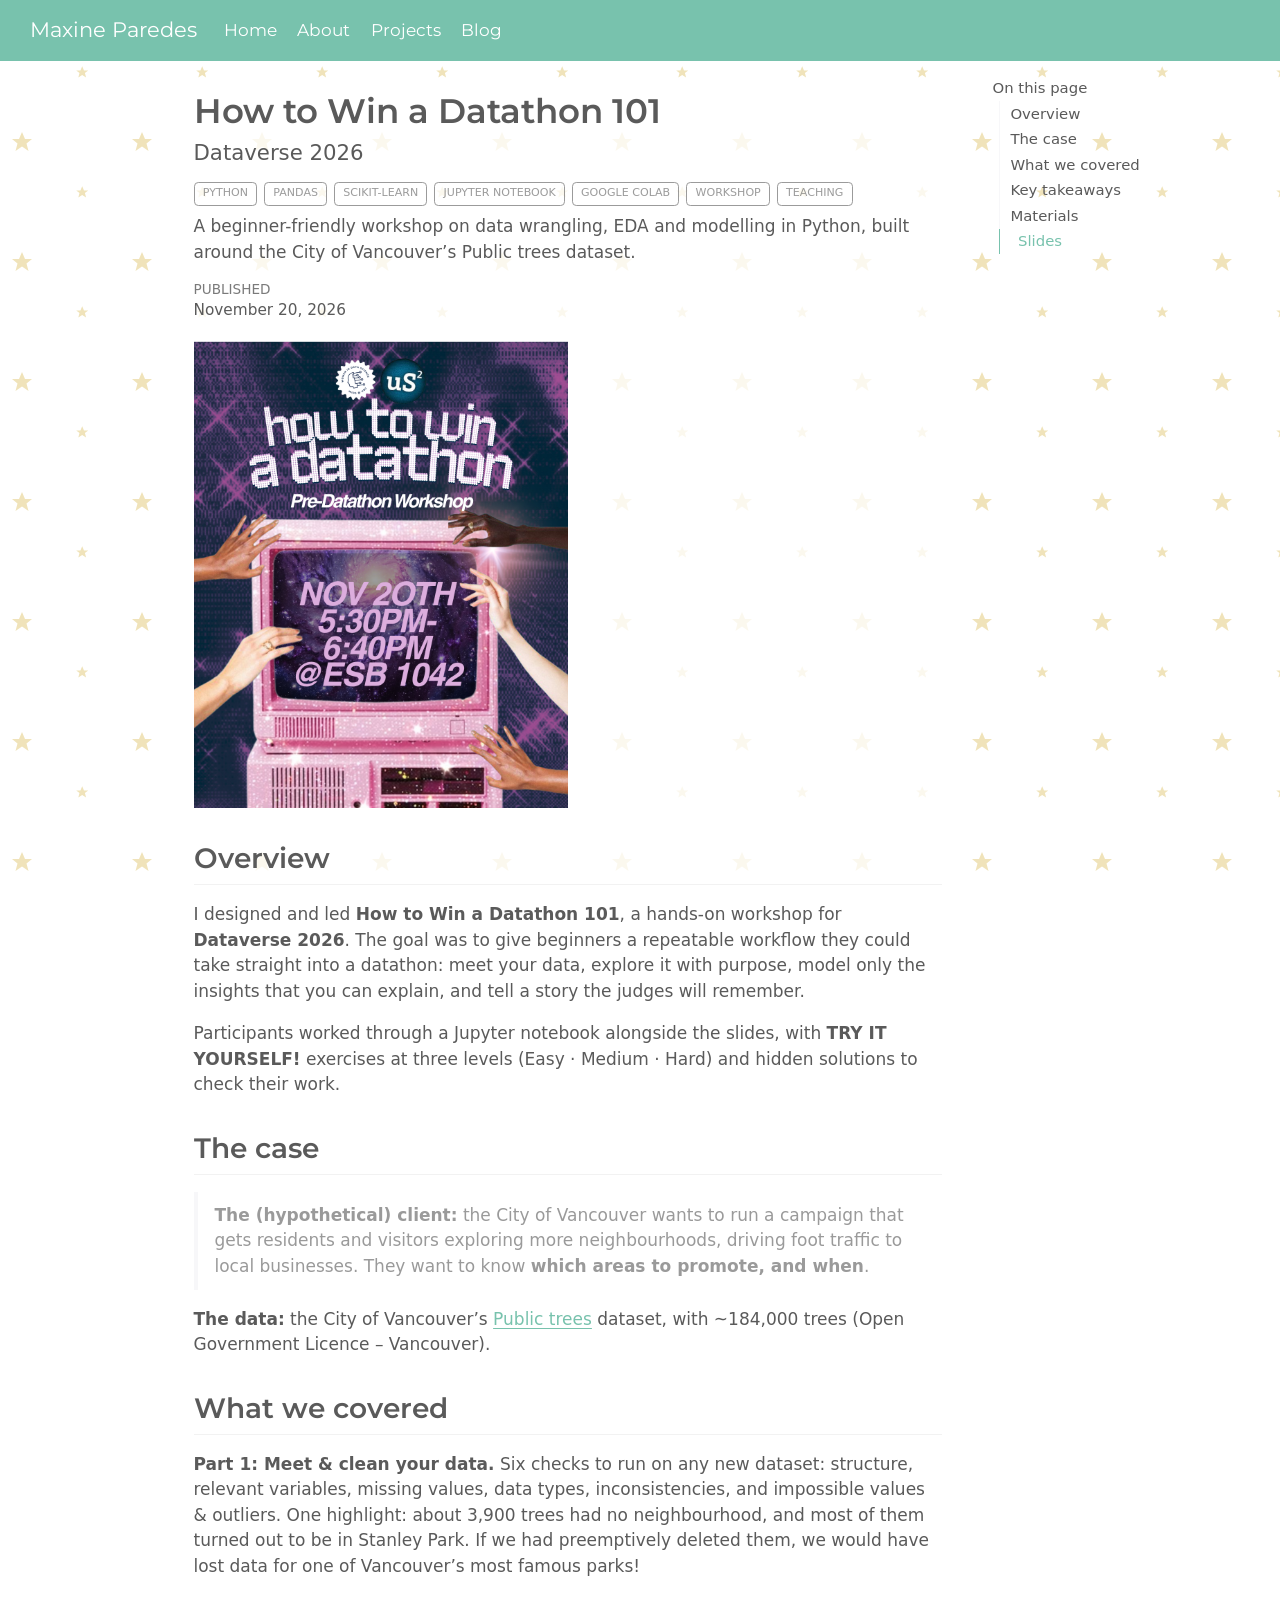
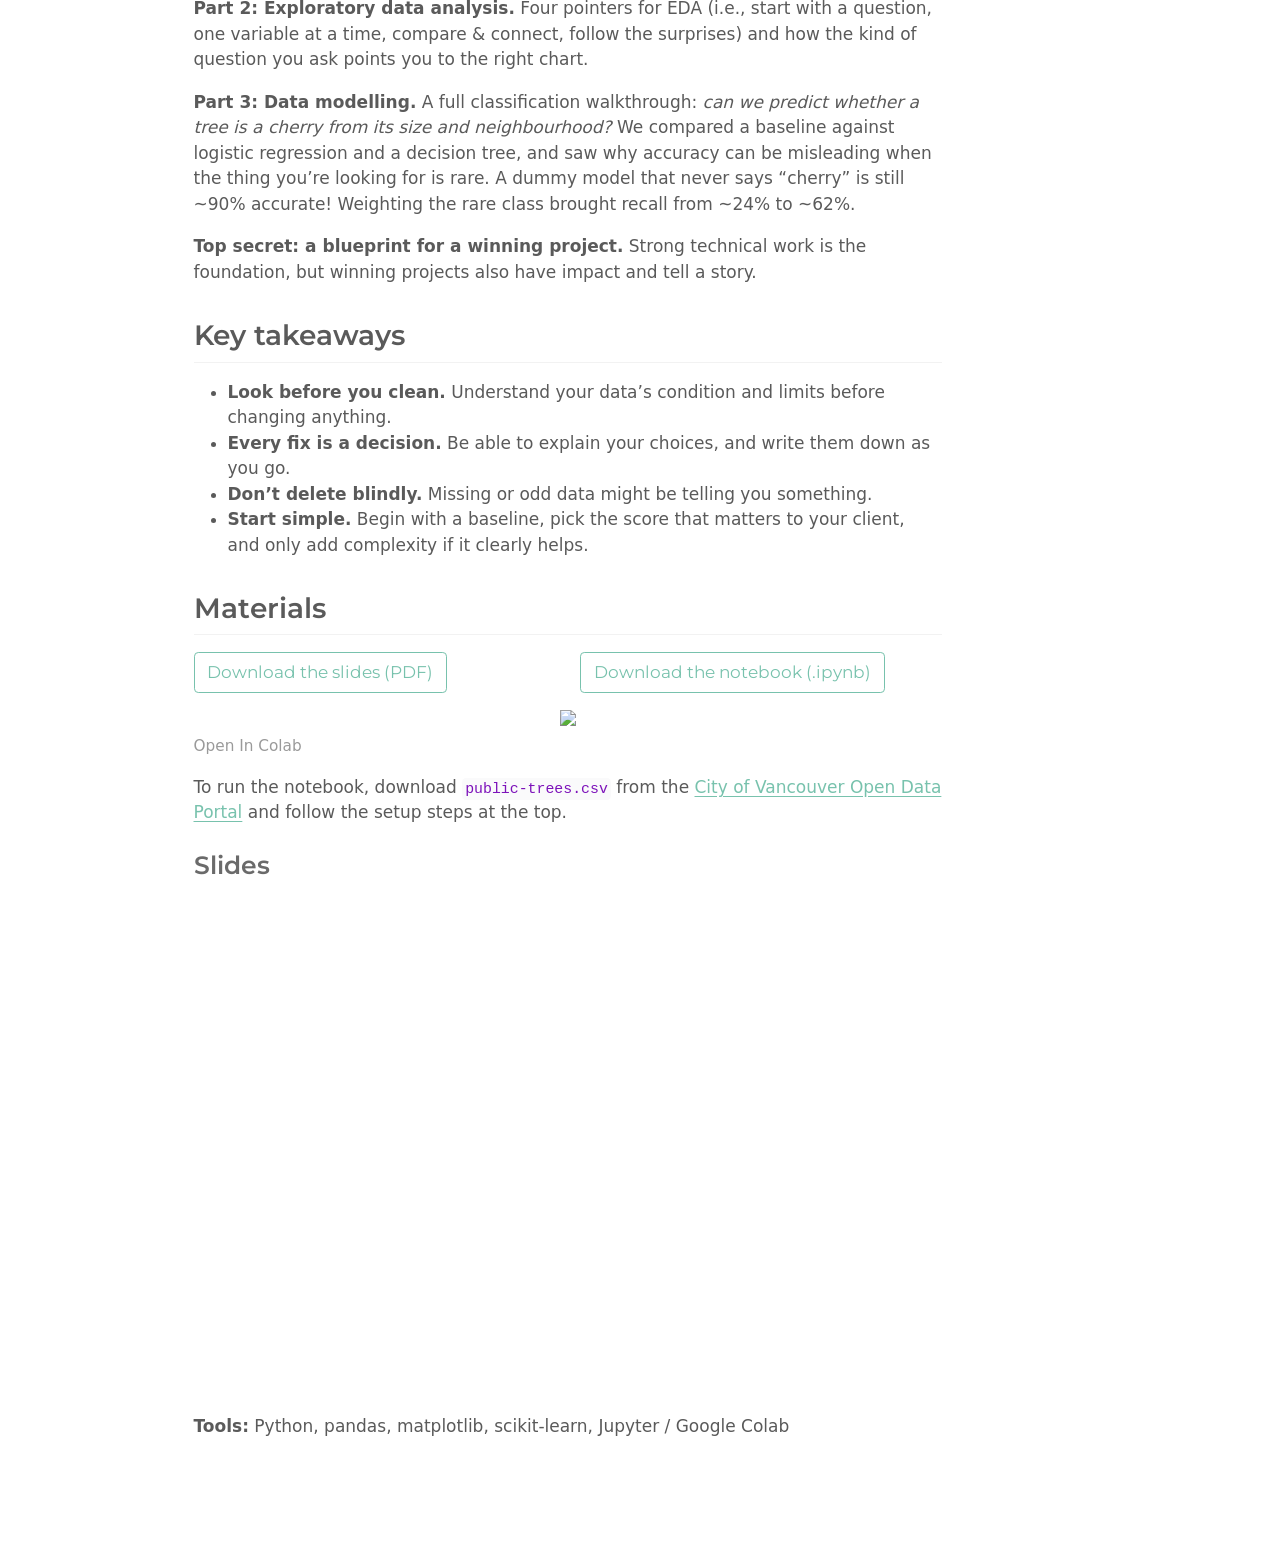
==== docs/personal-projects/dataverse-2026/index.html @ 081b907e "added and formatted dataverse content" ====
<!DOCTYPE html>
<html xmlns="http://www.w3.org/1999/xhtml" lang="en" xml:lang="en"><head>

<meta charset="utf-8">
<meta name="generator" content="quarto-1.10.18">

<meta name="viewport" content="width=device-width, initial-scale=1.0, user-scalable=yes">

<meta name="dcterms.date" content="2026-11-20">
<meta name="description" content="A beginner-friendly workshop on data wrangling, EDA and modelling in Python, built around the City of Vancouver’s Public trees dataset.">

<title>How to Win a Datathon 101 – Maxine Paredes</title>
<style>
/* Default styles provided by pandoc.
** See https://pandoc.org/MANUAL.html#variables-for-html for config info.
*/
span.smallcaps{font-variant: small-caps;}
div.columns{display: flex; gap: 1.5em;}
div.column{flex: auto;}
@media screen {
div.columns{gap: min(4vw, 1.5em);}
div.column{overflow-x: auto;}
}
div.hanging-indent{margin-left: 1.5em; text-indent: -1.5em;}
ul.task-list{list-style: none;}
ul.task-list li input[type="checkbox"] {
  width: 0.8em;
  margin: 0 0.8em 0.2em -1em; /* quarto-specific, see https://github.com/quarto-dev/quarto-cli/issues/4556 */ 
  vertical-align: middle;
}
</style>


<script src="../../site_libs/quarto-nav/quarto-nav.js"></script>
<script src="../../site_libs/quarto-nav/headroom.min.js"></script>
<script src="../../site_libs/clipboard/clipboard.min.js"></script>
<script src="../../site_libs/quarto-html/quarto.js" type="module"></script>
<script src="../../site_libs/quarto-html/tabsets/tabsets.js" type="module"></script>
<script src="../../site_libs/quarto-html/popper.min.js"></script>
<script src="../../site_libs/quarto-html/tippy.umd.min.js"></script>
<script src="../../site_libs/quarto-html/anchor.min.js"></script>
<link href="../../site_libs/quarto-html/tippy.css" rel="stylesheet">
<link href="../../site_libs/quarto-html/quarto-syntax-highlighting-64a204ab8560d761af7679ceaba22944.css" rel="stylesheet" id="quarto-text-highlighting-styles">
<script src="../../site_libs/bootstrap/bootstrap.min.js"></script>
<link href="../../site_libs/bootstrap/bootstrap-icons.css" rel="stylesheet">
<link href="../../site_libs/bootstrap/bootstrap-496a71ca20b0deb91189619ea2a1a39c.min.css" rel="stylesheet" append-hash="true" id="quarto-bootstrap" data-mode="light">
<script id="quarto-search-options" type="application/json">{
  "language": {
    "search-no-results-text": "No results",
    "search-matching-documents-text": "matching documents",
    "search-copy-link-title": "Copy link to search",
    "search-hide-matches-text": "Hide additional matches",
    "search-more-match-text": "more match in this document",
    "search-more-matches-text": "more matches in this document",
    "search-clear-button-title": "Clear",
    "search-text-placeholder": "",
    "search-detached-cancel-button-title": "Cancel",
    "search-submit-button-title": "Submit",
    "search-label": "Search"
  }
}</script>


<link rel="stylesheet" href="../../styles.css">
</head>

<body class="nav-fixed quarto-light">

<div id="quarto-search-results"></div>
  <header id="quarto-header" class="headroom fixed-top">
    <nav class="navbar navbar-expand-lg " data-bs-theme="dark">
      <div class="navbar-container container-fluid">
      <div class="navbar-brand-container mx-auto">
    <a class="navbar-brand" href="../../index.html">
    <span class="navbar-title">Maxine Paredes</span>
    </a>
  </div>
          <button class="navbar-toggler" type="button" data-bs-toggle="collapse" data-bs-target="#navbarCollapse" aria-controls="navbarCollapse" role="menu" aria-expanded="false" aria-label="Toggle navigation" onclick="if (window.quartoToggleHeadroom) { window.quartoToggleHeadroom(); }">
  <span class="navbar-toggler-icon"></span>
</button>
          <div class="collapse navbar-collapse" id="navbarCollapse">
            <ul class="navbar-nav navbar-nav-scroll me-auto">
  <li class="nav-item">
    <a class="nav-link" href="../../index.html"> 
<span class="menu-text">Home</span></a>
  </li>  
  <li class="nav-item">
    <a class="nav-link" href="../../about.html"> 
<span class="menu-text">About</span></a>
  </li>  
  <li class="nav-item">
    <a class="nav-link" href="../../projects.html"> 
<span class="menu-text">Projects</span></a>
  </li>  
  <li class="nav-item">
    <a class="nav-link" href="../../blog.html"> 
<span class="menu-text">Blog</span></a>
  </li>  
</ul>
          </div> <!-- /navcollapse -->
            <div class="quarto-navbar-tools">
</div>
      </div> <!-- /container-fluid -->
    </nav>
</header>
<!-- content -->
<div id="quarto-content" class="quarto-container page-columns page-rows-contents page-layout-article page-navbar">
<!-- sidebar -->
<!-- margin-sidebar -->
    <div id="quarto-margin-sidebar" class="sidebar margin-sidebar">
        <nav id="TOC" role="doc-toc" class="toc-active">
    <h2 id="toc-title">On this page</h2>
   
  <ul>
  <li><a href="#overview" id="toc-overview" class="nav-link active" data-scroll-target="#overview">Overview</a></li>
  <li><a href="#the-case" id="toc-the-case" class="nav-link" data-scroll-target="#the-case">The case</a></li>
  <li><a href="#what-we-covered" id="toc-what-we-covered" class="nav-link" data-scroll-target="#what-we-covered">What we covered</a></li>
  <li><a href="#key-takeaways" id="toc-key-takeaways" class="nav-link" data-scroll-target="#key-takeaways">Key takeaways</a></li>
  <li><a href="#materials" id="toc-materials" class="nav-link" data-scroll-target="#materials">Materials</a>
  <ul class="collapse">
  <li><a href="#slides" id="toc-slides" class="nav-link" data-scroll-target="#slides">Slides</a></li>
  </ul></li>
  </ul>
</nav>
    </div>
<!-- main -->
<main class="content" id="quarto-document-content">

<header id="title-block-header" class="quarto-title-block default">
<div class="quarto-title">
<h1 class="title">How to Win a Datathon 101</h1>
<p class="subtitle lead">Dataverse 2026</p>
  <div class="quarto-categories">
    <div class="quarto-category">Python</div>
    <div class="quarto-category">pandas</div>
    <div class="quarto-category">scikit-learn</div>
    <div class="quarto-category">Jupyter Notebook</div>
    <div class="quarto-category">Google Colab</div>
    <div class="quarto-category">Workshop</div>
    <div class="quarto-category">Teaching</div>
  </div>
  </div>

<div>
  <div class="description">
    A beginner-friendly workshop on data wrangling, EDA and modelling in Python, built around the City of Vancouver’s Public trees dataset.
  </div>
</div>


<div class="quarto-title-meta">

    
    <div>
    <div class="quarto-title-meta-heading">Published</div>
    <div class="quarto-title-meta-contents">
      <p class="date">November 20, 2026</p>
    </div>
  </div>
  
    
  </div>
  


</header>


<p><img src="dataverse-workshop.png" class="img-fluid" style="width:50.0%"></p>
<section id="overview" class="level2">
<h2 class="anchored" data-anchor-id="overview">Overview</h2>
<p>I designed and led <strong>How to Win a Datathon 101</strong>, a hands-on workshop for <strong>Dataverse 2026</strong>. The goal was to give beginners a repeatable workflow they could take straight into a datathon: meet your data, explore it with purpose, model only the insights that you can explain, and tell a story the judges will remember.</p>
<p>Participants worked through a Jupyter notebook alongside the slides, with <strong>TRY IT YOURSELF!</strong> exercises at three levels (Easy · Medium · Hard) and hidden solutions to check their work.</p>
</section>
<section id="the-case" class="level2">
<h2 class="anchored" data-anchor-id="the-case">The case</h2>
<blockquote class="blockquote">
<p><strong>The (hypothetical) client:</strong> the City of Vancouver wants to run a campaign that gets residents and visitors exploring more neighbourhoods, driving foot traffic to local businesses. They want to know <strong>which areas to promote, and when</strong>.</p>
</blockquote>
<p><strong>The data:</strong> the City of Vancouver’s <a href="https://opendata.vancouver.ca/explore/assets/public-trees/export/">Public trees</a> dataset, with ~184,000 trees (Open Government Licence – Vancouver).</p>
</section>
<section id="what-we-covered" class="level2">
<h2 class="anchored" data-anchor-id="what-we-covered">What we covered</h2>
<p><strong>Part 1: Meet &amp; clean your data.</strong> Six checks to run on any new dataset: structure, relevant variables, missing values, data types, inconsistencies, and impossible values &amp; outliers. One highlight: about 3,900 trees had no neighbourhood, and most of them turned out to be in Stanley Park. If we had preemptively deleted them, we would have lost data for one of Vancouver’s most famous parks!</p>
<p><strong>Part 2: Exploratory data analysis.</strong> Four pointers for EDA (i.e., start with a question, one variable at a time, compare &amp; connect, follow the surprises) and how the kind of question you ask points you to the right chart.</p>
<p><strong>Part 3: Data modelling.</strong> A full classification walkthrough: <em>can we predict whether a tree is a cherry from its size and neighbourhood?</em> We compared a baseline against logistic regression and a decision tree, and saw why accuracy can be misleading when the thing you’re looking for is rare. A dummy model that never says “cherry” is still ~90% accurate! Weighting the rare class brought recall from ~24% to ~62%.</p>
<p><strong>Top secret: a blueprint for a winning project.</strong> Strong technical work is the foundation, but winning projects also have impact and tell a story.</p>
</section>
<section id="key-takeaways" class="level2">
<h2 class="anchored" data-anchor-id="key-takeaways">Key takeaways</h2>
<ul>
<li><strong>Look before you clean.</strong> Understand your data’s condition and limits before changing anything.</li>
<li><strong>Every fix is a decision.</strong> Be able to explain your choices, and write them down as you go.</li>
<li><strong>Don’t delete blindly.</strong> Missing or odd data might be telling you something.</li>
<li><strong>Start simple.</strong> Begin with a baseline, pick the score that matters to your client, and only add complexity if it clearly helps.</li>
</ul>
</section>
<section id="materials" class="level2">
<h2 class="anchored" data-anchor-id="materials">Materials</h2>
<div class="grid">
<div class="g-col-12 g-col-md-6">
<p><a href="slides.pdf" class="btn btn-outline-primary" role="button">Download the slides (PDF)</a></p>
</div>
<div class="g-col-12 g-col-md-6">
<p><a href="../../personal-projects/dataverse-2026/dataverse_2026_PARTICIPANT.html" class="btn btn-outline-primary" role="button" download="dataverse_2026_PARTICIPANT.ipynb">Download the notebook (.ipynb)</a></p>
</div>
</div>
<div class="quarto-figure quarto-figure-center">
<figure class="figure">
<p><a href="https://colab.research.google.com/github/maxineparedes/maxineparedes.github.io/blob/main/projects/dataverse-workshop/dataverse_2026_PARTICIPANT.ipynb"><img src="https://colab.research.google.com/assets/colab-badge.svg" class="img-fluid figure-img"></a></p>
<figcaption>Open In Colab</figcaption>
</figure>
</div>
<p>To run the notebook, download <code>public-trees.csv</code> from the <a href="https://opendata.vancouver.ca/explore/assets/public-trees/export/">City of Vancouver Open Data Portal</a> and follow the setup steps at the top.</p>
<section id="slides" class="level3">
<h3 class="anchored" data-anchor-id="slides">Slides</h3>
<iframe src="slides.pdf" width="100%" height="500" style="border: none;" title="How to Win a Datathon 101 slides">
</iframe>
<p><strong>Tools:</strong> Python, pandas, matplotlib, scikit-learn, Jupyter / Google Colab</p>


</section>
</section>

</main> <!-- /main -->
<script id="quarto-html-after-body" type="application/javascript">
  window.document.addEventListener("DOMContentLoaded", function (event) {
    const icon = "";
    const anchorJS = new window.AnchorJS();
    anchorJS.options = {
      placement: 'right',
      icon: icon
    };
    anchorJS.add('.anchored');
    const isCodeAnnotation = (el) => {
      for (const clz of el.classList) {
        if (clz.startsWith('code-annotation-')) {                     
          return true;
        }
      }
      return false;
    }
    const onCopySuccess = function(e) {
      // button target
      const button = e.trigger;
      // don't keep focus
      button.blur();
      // flash "checked"
      button.classList.add('code-copy-button-checked');
      var currentTitle = button.getAttribute("title");
      button.setAttribute("title", "Copied!");
      let tooltip;
      if (window.bootstrap) {
        button.setAttribute("data-bs-toggle", "tooltip");
        button.setAttribute("data-bs-placement", "left");
        button.setAttribute("data-bs-title", "Copied!");
        tooltip = new bootstrap.Tooltip(button, 
          { trigger: "manual", 
            customClass: "code-copy-button-tooltip",
            offset: [0, -8]});
        tooltip.show();    
      }
      setTimeout(function() {
        if (tooltip) {
          tooltip.hide();
          button.removeAttribute("data-bs-title");
          button.removeAttribute("data-bs-toggle");
          button.removeAttribute("data-bs-placement");
        }
        button.setAttribute("title", currentTitle);
        button.classList.remove('code-copy-button-checked');
      }, 1000);
      // clear code selection
      e.clearSelection();
    }
    const getTextToCopy = function(trigger) {
      const outerScaffold = trigger.parentElement.cloneNode(true);
      const codeEl = outerScaffold.querySelector('code');
      for (const childEl of codeEl.children) {
        if (isCodeAnnotation(childEl)) {
          childEl.remove();
        }
      }
      return codeEl.innerText;
    }
    const clipboard = new window.ClipboardJS('.code-copy-button:not([data-in-quarto-modal])', {
      text: getTextToCopy
    });
    clipboard.on('success', onCopySuccess);
    if (window.document.getElementById('quarto-embedded-source-code-modal')) {
      const clipboardModal = new window.ClipboardJS('.code-copy-button[data-in-quarto-modal]', {
        text: getTextToCopy,
        container: window.document.getElementById('quarto-embedded-source-code-modal')
      });
      clipboardModal.on('success', onCopySuccess);
    }
      var localhostRegex = new RegExp(/^(?:http|https):\/\/localhost\:?[0-9]*\//);
      var mailtoRegex = new RegExp(/^mailto:/);
        var filterRegex = new RegExp('/' + window.location.host + '/');
      var isInternal = (href) => {
          return filterRegex.test(href) || localhostRegex.test(href) || mailtoRegex.test(href);
      }
      // Inspect non-navigation links and adorn them if external
     var links = window.document.querySelectorAll('a[href]:not(.nav-link):not(.navbar-brand):not(.toc-action):not(.sidebar-link):not(.sidebar-item-toggle):not(.pagination-link):not(.no-external):not([aria-hidden]):not(.dropdown-item):not(.quarto-navigation-tool):not(.about-link)');
      for (var i=0; i<links.length; i++) {
        const link = links[i];
        if (!isInternal(link.href)) {
          // undo the damage that might have been done by quarto-nav.js in the case of
          // links that we want to consider external
          if (link.dataset.originalHref !== undefined) {
            link.href = link.dataset.originalHref;
          }
        }
      }
    function tippyHover(el, contentFn, onTriggerFn, onUntriggerFn) {
      const config = {
        allowHTML: true,
        maxWidth: 500,
        delay: 100,
        arrow: false,
        appendTo: function(el) {
            return el.parentElement;
        },
        interactive: true,
        interactiveBorder: 10,
        theme: 'quarto',
        placement: 'bottom-start',
      };
      if (contentFn) {
        config.content = contentFn;
      }
      if (onTriggerFn) {
        config.onTrigger = onTriggerFn;
      }
      if (onUntriggerFn) {
        config.onUntrigger = onUntriggerFn;
      }
      window.tippy(el, config); 
    }
    const noterefs = window.document.querySelectorAll('a[role="doc-noteref"]');
    for (var i=0; i<noterefs.length; i++) {
      const ref = noterefs[i];
      tippyHover(ref, function() {
        // use id or data attribute instead here
        let href = ref.getAttribute('data-footnote-href') || ref.getAttribute('href');
        try { href = new URL(href).hash; } catch {}
        const id = href.replace(/^#\/?/, "");
        const note = window.document.getElementById(id);
        if (note) {
          return note.innerHTML;
        } else {
          return "";
        }
      });
    }
    const xrefs = window.document.querySelectorAll('a.quarto-xref');
    const processXRef = (id, note) => {
      // Strip column container classes
      const stripColumnClz = (el) => {
        el.classList.remove("page-full", "page-columns");
        if (el.children) {
          for (const child of el.children) {
            stripColumnClz(child);
          }
        }
      }
      stripColumnClz(note)
      if (id === null || id.startsWith('sec-')) {
        // Special case sections, only their first couple elements
        const container = document.createElement("div");
        if (note.children && note.children.length > 2) {
          container.appendChild(note.children[0].cloneNode(true));
          for (let i = 1; i < note.children.length; i++) {
            const child = note.children[i];
            if (child.tagName === "P" && child.innerText === "") {
              continue;
            } else {
              container.appendChild(child.cloneNode(true));
              break;
            }
          }
          if (window.Quarto?.typesetMath) {
            window.Quarto.typesetMath(container);
          }
          return container.innerHTML
        } else {
          if (window.Quarto?.typesetMath) {
            window.Quarto.typesetMath(note);
          }
          return note.innerHTML;
        }
      } else {
        // Remove any anchor links if they are present
        const anchorLink = note.querySelector('a.anchorjs-link');
        if (anchorLink) {
          anchorLink.remove();
        }
        if (window.Quarto?.typesetMath) {
          window.Quarto.typesetMath(note);
        }
        if (note.classList.contains("callout")) {
          return note.outerHTML;
        } else {
          return note.innerHTML;
        }
      }
    }
    for (var i=0; i<xrefs.length; i++) {
      const xref = xrefs[i];
      tippyHover(xref, undefined, function(instance) {
        instance.disable();
        let url = xref.getAttribute('href');
        let hash = undefined; 
        if (url.startsWith('#')) {
          hash = url;
        } else {
          try { hash = new URL(url).hash; } catch {}
        }
        if (hash) {
          const id = hash.replace(/^#\/?/, "");
          const note = window.document.getElementById(id);
          if (note !== null) {
            try {
              const html = processXRef(id, note.cloneNode(true));
              instance.setContent(html);
            } finally {
              instance.enable();
              instance.show();
            }
          } else {
            // See if we can fetch this
            fetch(url.split('#')[0])
            .then(res => res.text())
            .then(html => {
              const parser = new DOMParser();
              const htmlDoc = parser.parseFromString(html, "text/html");
              const note = htmlDoc.getElementById(id);
              if (note !== null) {
                const html = processXRef(id, note);
                instance.setContent(html);
              } 
            }).finally(() => {
              instance.enable();
              instance.show();
            });
          }
        } else {
          // See if we can fetch a full url (with no hash to target)
          // This is a special case and we should probably do some content thinning / targeting
          fetch(url)
          .then(res => res.text())
          .then(html => {
            const parser = new DOMParser();
            const htmlDoc = parser.parseFromString(html, "text/html");
            const note = htmlDoc.querySelector('main.content');
            if (note !== null) {
              // This should only happen for chapter cross references
              // (since there is no id in the URL)
              // remove the first header
              if (note.children.length > 0 && note.children[0].tagName === "HEADER") {
                note.children[0].remove();
              }
              const html = processXRef(null, note);
              instance.setContent(html);
            } 
          }).finally(() => {
            instance.enable();
            instance.show();
          });
        }
      }, function(instance) {
      });
    }
        let selectedAnnoteEl;
        const selectorForAnnotation = ( cell, annotation) => {
          let cellAttr = 'data-code-cell="' + cell + '"';
          let lineAttr = 'data-code-annotation="' +  annotation + '"';
          const selector = 'span[' + cellAttr + '][' + lineAttr + ']';
          return selector;
        }
        const selectCodeLines = (annoteEl) => {
          const doc = window.document;
          const targetCell = annoteEl.getAttribute("data-target-cell");
          const targetAnnotation = annoteEl.getAttribute("data-target-annotation");
          const annoteSpan = window.document.querySelector(selectorForAnnotation(targetCell, targetAnnotation));
          const lines = annoteSpan.getAttribute("data-code-lines").split(",");
          const lineIds = lines.map((line) => {
            return targetCell + "-" + line;
          })
          let top = null;
          let height = null;
          let parent = null;
          if (lineIds.length > 0) {
              //compute the position of the single el (top and bottom and make a div)
              const el = window.document.getElementById(lineIds[0]);
              top = el.offsetTop;
              height = el.offsetHeight;
              parent = el.parentElement.parentElement;
            if (lineIds.length > 1) {
              const lastEl = window.document.getElementById(lineIds[lineIds.length - 1]);
              const bottom = lastEl.offsetTop + lastEl.offsetHeight;
              height = bottom - top;
            }
            if (top !== null && height !== null && parent !== null) {
              // cook up a div (if necessary) and position it 
              let div = window.document.getElementById("code-annotation-line-highlight");
              if (div === null) {
                div = window.document.createElement("div");
                div.setAttribute("id", "code-annotation-line-highlight");
                div.style.position = 'absolute';
                parent.appendChild(div);
              }
              div.style.top = top - 2 + "px";
              div.style.height = height + 4 + "px";
              div.style.left = 0;
              let gutterDiv = window.document.getElementById("code-annotation-line-highlight-gutter");
              if (gutterDiv === null) {
                gutterDiv = window.document.createElement("div");
                gutterDiv.setAttribute("id", "code-annotation-line-highlight-gutter");
                gutterDiv.style.position = 'absolute';
                const codeCell = window.document.getElementById(targetCell);
                const gutter = codeCell.querySelector('.code-annotation-gutter');
                gutter.appendChild(gutterDiv);
              }
              gutterDiv.style.top = top - 2 + "px";
              gutterDiv.style.height = height + 4 + "px";
            }
            selectedAnnoteEl = annoteEl;
          }
        };
        const unselectCodeLines = () => {
          const elementsIds = ["code-annotation-line-highlight", "code-annotation-line-highlight-gutter"];
          elementsIds.forEach((elId) => {
            const div = window.document.getElementById(elId);
            if (div) {
              div.remove();
            }
          });
          selectedAnnoteEl = undefined;
        };
          // Handle positioning of the toggle
      window.addEventListener(
        "resize",
        throttle(() => {
          elRect = undefined;
          if (selectedAnnoteEl) {
            selectCodeLines(selectedAnnoteEl);
          }
        }, 10)
      );
      function throttle(fn, ms) {
      let throttle = false;
      let timer;
        return (...args) => {
          if(!throttle) { // first call gets through
              fn.apply(this, args);
              throttle = true;
          } else { // all the others get throttled
              if(timer) clearTimeout(timer); // cancel #2
              timer = setTimeout(() => {
                fn.apply(this, args);
                timer = throttle = false;
              }, ms);
          }
        };
      }
        // Attach click handler to the DT
        const annoteDls = window.document.querySelectorAll('dt[data-target-cell]');
        for (const annoteDlNode of annoteDls) {
          annoteDlNode.addEventListener('click', (event) => {
            const clickedEl = event.target;
            if (clickedEl !== selectedAnnoteEl) {
              unselectCodeLines();
              const activeEl = window.document.querySelector('dt[data-target-cell].code-annotation-active');
              if (activeEl) {
                activeEl.classList.remove('code-annotation-active');
              }
              selectCodeLines(clickedEl);
              clickedEl.classList.add('code-annotation-active');
            } else {
              // Unselect the line
              unselectCodeLines();
              clickedEl.classList.remove('code-annotation-active');
            }
          });
        }
    const findCites = (el) => {
      const parentEl = el.parentElement;
      if (parentEl) {
        const cites = parentEl.dataset.cites;
        if (cites) {
          return {
            el,
            cites: cites.split(' ')
          };
        } else {
          return findCites(el.parentElement)
        }
      } else {
        return undefined;
      }
    };
    var bibliorefs = window.document.querySelectorAll('a[role="doc-biblioref"]');
    for (var i=0; i<bibliorefs.length; i++) {
      const ref = bibliorefs[i];
      const citeInfo = findCites(ref);
      if (citeInfo) {
        tippyHover(citeInfo.el, function() {
          var popup = window.document.createElement('div');
          citeInfo.cites.forEach(function(cite) {
            var citeDiv = window.document.createElement('div');
            citeDiv.classList.add('hanging-indent');
            citeDiv.classList.add('csl-entry');
            var biblioDiv = window.document.getElementById('ref-' + cite);
            if (biblioDiv) {
              citeDiv.innerHTML = biblioDiv.innerHTML;
            }
            popup.appendChild(citeDiv);
          });
          return popup.innerHTML;
        });
      }
    }
  });
  </script>
</div> <!-- /content -->




</body></html>
---- docs/site_libs/quarto-html/tippy.css ----
.tippy-box[data-animation=fade][data-state=hidden]{opacity:0}[data-tippy-root]{max-width:calc(100vw - 10px)}.tippy-box{position:relative;background-color:#333;color:#fff;border-radius:4px;font-size:14px;line-height:1.4;white-space:normal;outline:0;transition-property:transform,visibility,opacity}.tippy-box[data-placement^=top]>.tippy-arrow{bottom:0}.tippy-box[data-placement^=top]>.tippy-arrow:before{bottom:-7px;left:0;border-width:8px 8px 0;border-top-color:initial;transform-origin:center top}.tippy-box[data-placement^=bottom]>.tippy-arrow{top:0}.tippy-box[data-placement^=bottom]>.tippy-arrow:before{top:-7px;left:0;border-width:0 8px 8px;border-bottom-color:initial;transform-origin:center bottom}.tippy-box[data-placement^=left]>.tippy-arrow{right:0}.tippy-box[data-placement^=left]>.tippy-arrow:before{border-width:8px 0 8px 8px;border-left-color:initial;right:-7px;transform-origin:center left}.tippy-box[data-placement^=right]>.tippy-arrow{left:0}.tippy-box[data-placement^=right]>.tippy-arrow:before{left:-7px;border-width:8px 8px 8px 0;border-right-color:initial;transform-origin:center right}.tippy-box[data-inertia][data-state=visible]{transition-timing-function:cubic-bezier(.54,1.5,.38,1.11)}.tippy-arrow{width:16px;height:16px;color:#333}.tippy-arrow:before{content:"";position:absolute;border-color:transparent;border-style:solid}.tippy-content{position:relative;padding:5px 9px;z-index:1}
---- docs/site_libs/quarto-html/quarto-syntax-highlighting-64a204ab8560d761af7679ceaba22944.css ----
/* quarto syntax highlight colors */
:root {
  --quarto-hl-ot-color: #003B4F;
  --quarto-hl-at-color: #657422;
  --quarto-hl-ss-color: #20794D;
  --quarto-hl-an-color: #5E5E5E;
  --quarto-hl-fu-color: #4758AB;
  --quarto-hl-st-color: #20794D;
  --quarto-hl-cf-color: #003B4F;
  --quarto-hl-op-color: #5E5E5E;
  --quarto-hl-er-color: #AD0000;
  --quarto-hl-bn-color: #AD0000;
  --quarto-hl-al-color: #AD0000;
  --quarto-hl-va-color: #111111;
  --quarto-hl-bu-color: inherit;
  --quarto-hl-ex-color: inherit;
  --quarto-hl-pp-color: #AD0000;
  --quarto-hl-in-color: #5E5E5E;
  --quarto-hl-vs-color: #20794D;
  --quarto-hl-wa-color: #5E5E5E;
  --quarto-hl-do-color: #5E5E5E;
  --quarto-hl-im-color: #00769E;
  --quarto-hl-ch-color: #20794D;
  --quarto-hl-dt-color: #AD0000;
  --quarto-hl-fl-color: #AD0000;
  --quarto-hl-co-color: #5E5E5E;
  --quarto-hl-cv-color: #5E5E5E;
  --quarto-hl-cn-color: #8f5902;
  --quarto-hl-sc-color: #5E5E5E;
  --quarto-hl-dv-color: #AD0000;
  --quarto-hl-kw-color: #003B4F;
}

/* other quarto variables */
:root {
  --quarto-font-monospace: SFMono-Regular, Menlo, Monaco, Consolas, "Liberation Mono", "Courier New", monospace;
}

/* syntax highlight based on Pandoc's rules */
pre > code.sourceCode > span {
  color: #003B4F;
}

code.sourceCode > span {
  color: #003B4F;
}

div.sourceCode,
div.sourceCode pre.sourceCode {
  color: #003B4F;
}

/* Normal */
code span {
  color: #003B4F;
}

/* Alert */
code span.al {
  color: #AD0000;
  font-style: inherit;
}

/* Annotation */
code span.an {
  color: #5E5E5E;
  font-style: inherit;
}

/* Attribute */
code span.at {
  color: #657422;
  font-style: inherit;
}

/* BaseN */
code span.bn {
  color: #AD0000;
  font-style: inherit;
}

/* BuiltIn */
code span.bu {
  font-style: inherit;
}

/* ControlFlow */
code span.cf {
  color: #003B4F;
  font-weight: bold;
  font-style: inherit;
}

/* Char */
code span.ch {
  color: #20794D;
  font-style: inherit;
}

/* Constant */
code span.cn {
  color: #8f5902;
  font-style: inherit;
}

/* Comment */
code span.co {
  color: #5E5E5E;
  font-style: inherit;
}

/* CommentVar */
code span.cv {
  color: #5E5E5E;
  font-style: italic;
}

/* Documentation */
code span.do {
  color: #5E5E5E;
  font-style: italic;
}

/* DataType */
code span.dt {
  color: #AD0000;
  font-style: inherit;
}

/* DecVal */
code span.dv {
  color: #AD0000;
  font-style: inherit;
}

/* Error */
code span.er {
  color: #AD0000;
  font-style: inherit;
}

/* Extension */
code span.ex {
  font-style: inherit;
}

/* Float */
code span.fl {
  color: #AD0000;
  font-style: inherit;
}

/* Function */
code span.fu {
  color: #4758AB;
  font-style: inherit;
}

/* Import */
code span.im {
  color: #00769E;
  font-style: inherit;
}

/* Information */
code span.in {
  color: #5E5E5E;
  font-style: inherit;
}

/* Keyword */
code span.kw {
  color: #003B4F;
  font-weight: bold;
  font-style: inherit;
}

/* Operator */
code span.op {
  color: #5E5E5E;
  font-style: inherit;
}

/* Other */
code span.ot {
  color: #003B4F;
  font-style: inherit;
}

/* Preprocessor */
code span.pp {
  color: #AD0000;
  font-style: inherit;
}

/* SpecialChar */
code span.sc {
  color: #5E5E5E;
  font-style: inherit;
}

/* SpecialString */
code span.ss {
  color: #20794D;
  font-style: inherit;
}

/* String */
code span.st {
  color: #20794D;
  font-style: inherit;
}

/* Variable */
code span.va {
  color: #111111;
  font-style: inherit;
}

/* VerbatimString */
code span.vs {
  color: #20794D;
  font-style: inherit;
}

/* Warning */
code span.wa {
  color: #5E5E5E;
  font-style: italic;
}

.prevent-inlining {
  content: "</";
}

/*# sourceMappingURL=9d8d5bb603a83b8298b89080a598c93b.css.map */
---- docs/styles.css ----
/* css styles */

body {
  background-image: url("data:image/svg+xml,%3Csvg xmlns='http://www.w3.org/2000/svg' width='120' height='120'%3E%3Cg fill='%23D4AF37' opacity='0.35'%3E%3Cpolygon points='12,2 15,9 22,9 16.5,13.5 18.5,21 12,16.5 5.5,21 7.5,13.5 2,9 9,9' transform='translate(10,10)'/%3E%3Cpolygon points='12,2 15,9 22,9 16.5,13.5 18.5,21 12,16.5 5.5,21 7.5,13.5 2,9 9,9' transform='translate(75,65) scale(0.6)'/%3E%3C/g%3E%3C/svg%3E");
  background-repeat: repeat;
  background-attachment: fixed;
}

main.content {
  background-color: rgba(var(--bs-body-bg-rgb), 0.75);
  padding: 1rem 1.5rem;
  border-radius: 12px;
}
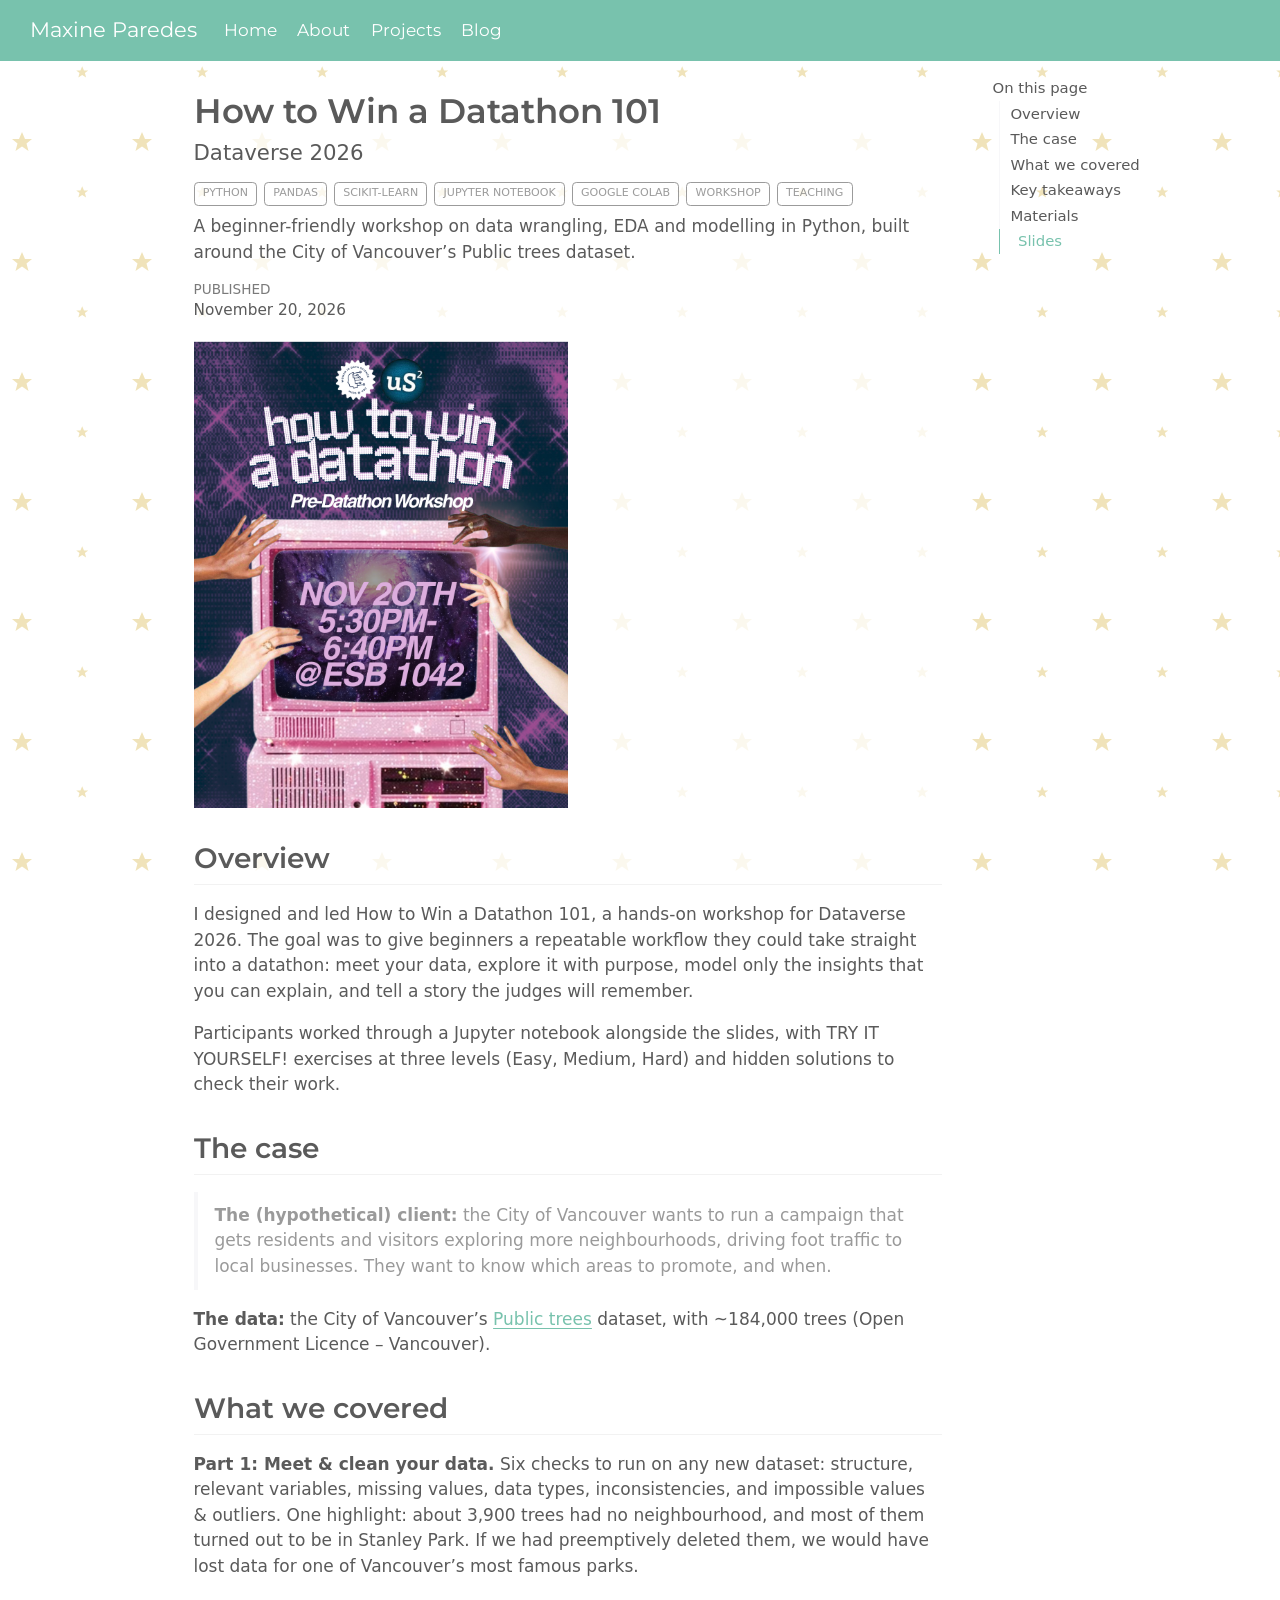
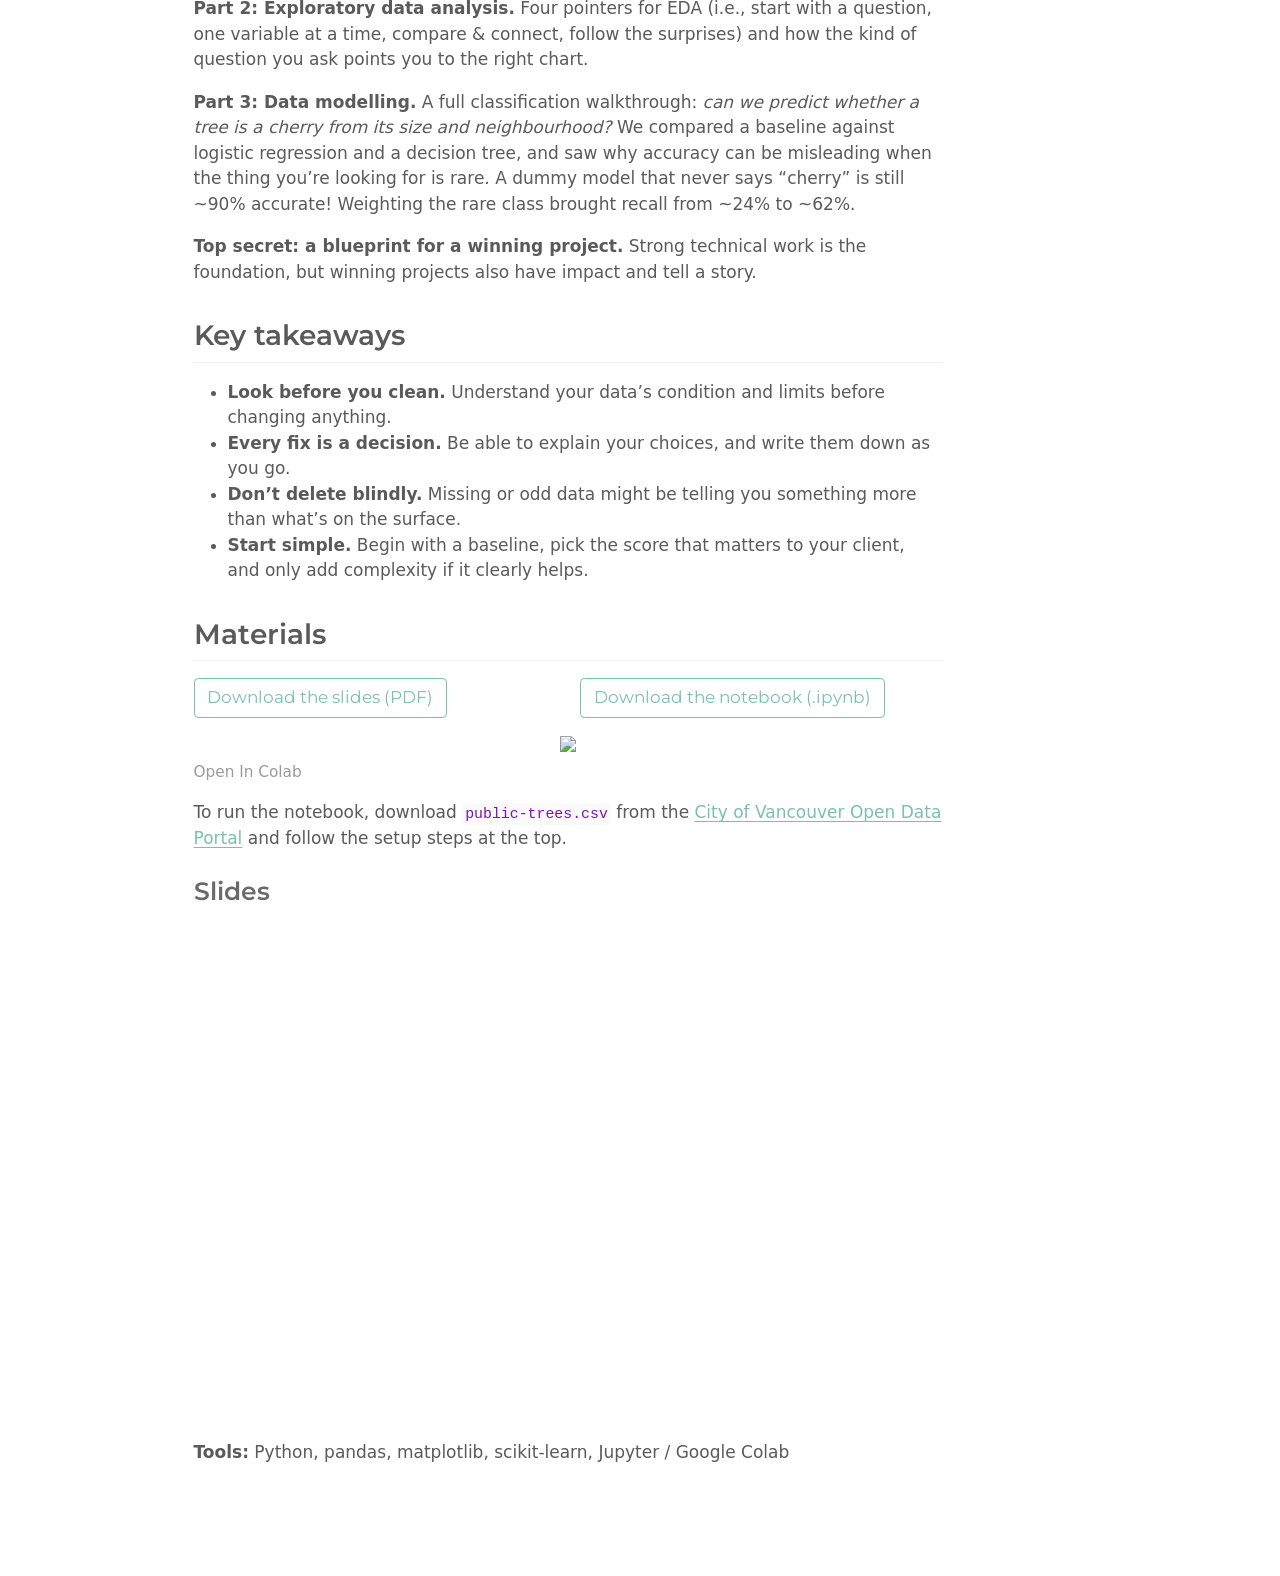
==== commit 5c7f216e: "fixed some wording" ====
--- a/docs/personal-projects/dataverse-2026/index.html
+++ b/docs/personal-projects/dataverse-2026/index.html
@@ -169,19 +169,19 @@
 <p><img src="dataverse-workshop.png" class="img-fluid" style="width:50.0%"></p>
 <section id="overview" class="level2">
 <h2 class="anchored" data-anchor-id="overview">Overview</h2>
-<p>I designed and led <strong>How to Win a Datathon 101</strong>, a hands-on workshop for <strong>Dataverse 2026</strong>. The goal was to give beginners a repeatable workflow they could take straight into a datathon: meet your data, explore it with purpose, model only the insights that you can explain, and tell a story the judges will remember.</p>
-<p>Participants worked through a Jupyter notebook alongside the slides, with <strong>TRY IT YOURSELF!</strong> exercises at three levels (Easy · Medium · Hard) and hidden solutions to check their work.</p>
+<p>I designed and led How to Win a Datathon 101, a hands-on workshop for Dataverse 2026. The goal was to give beginners a repeatable workflow they could take straight into a datathon: meet your data, explore it with purpose, model only the insights that you can explain, and tell a story the judges will remember.</p>
+<p>Participants worked through a Jupyter notebook alongside the slides, with TRY IT YOURSELF! exercises at three levels (Easy, Medium, Hard) and hidden solutions to check their work.</p>
 </section>
 <section id="the-case" class="level2">
 <h2 class="anchored" data-anchor-id="the-case">The case</h2>
 <blockquote class="blockquote">
-<p><strong>The (hypothetical) client:</strong> the City of Vancouver wants to run a campaign that gets residents and visitors exploring more neighbourhoods, driving foot traffic to local businesses. They want to know <strong>which areas to promote, and when</strong>.</p>
+<p><strong>The (hypothetical) client:</strong> the City of Vancouver wants to run a campaign that gets residents and visitors exploring more neighbourhoods, driving foot traffic to local businesses. They want to know which areas to promote, and when.</p>
 </blockquote>
 <p><strong>The data:</strong> the City of Vancouver’s <a href="https://opendata.vancouver.ca/explore/assets/public-trees/export/">Public trees</a> dataset, with ~184,000 trees (Open Government Licence – Vancouver).</p>
 </section>
 <section id="what-we-covered" class="level2">
 <h2 class="anchored" data-anchor-id="what-we-covered">What we covered</h2>
-<p><strong>Part 1: Meet &amp; clean your data.</strong> Six checks to run on any new dataset: structure, relevant variables, missing values, data types, inconsistencies, and impossible values &amp; outliers. One highlight: about 3,900 trees had no neighbourhood, and most of them turned out to be in Stanley Park. If we had preemptively deleted them, we would have lost data for one of Vancouver’s most famous parks!</p>
+<p><strong>Part 1: Meet &amp; clean your data.</strong> Six checks to run on any new dataset: structure, relevant variables, missing values, data types, inconsistencies, and impossible values &amp; outliers. One highlight: about 3,900 trees had no neighbourhood, and most of them turned out to be in Stanley Park. If we had preemptively deleted them, we would have lost data for one of Vancouver’s most famous parks.</p>
 <p><strong>Part 2: Exploratory data analysis.</strong> Four pointers for EDA (i.e., start with a question, one variable at a time, compare &amp; connect, follow the surprises) and how the kind of question you ask points you to the right chart.</p>
 <p><strong>Part 3: Data modelling.</strong> A full classification walkthrough: <em>can we predict whether a tree is a cherry from its size and neighbourhood?</em> We compared a baseline against logistic regression and a decision tree, and saw why accuracy can be misleading when the thing you’re looking for is rare. A dummy model that never says “cherry” is still ~90% accurate! Weighting the rare class brought recall from ~24% to ~62%.</p>
 <p><strong>Top secret: a blueprint for a winning project.</strong> Strong technical work is the foundation, but winning projects also have impact and tell a story.</p>
@@ -191,7 +191,7 @@
 <ul>
 <li><strong>Look before you clean.</strong> Understand your data’s condition and limits before changing anything.</li>
 <li><strong>Every fix is a decision.</strong> Be able to explain your choices, and write them down as you go.</li>
-<li><strong>Don’t delete blindly.</strong> Missing or odd data might be telling you something.</li>
+<li><strong>Don’t delete blindly.</strong> Missing or odd data might be telling you something more than what’s on the surface.</li>
 <li><strong>Start simple.</strong> Begin with a baseline, pick the score that matters to your client, and only add complexity if it clearly helps.</li>
 </ul>
 </section>
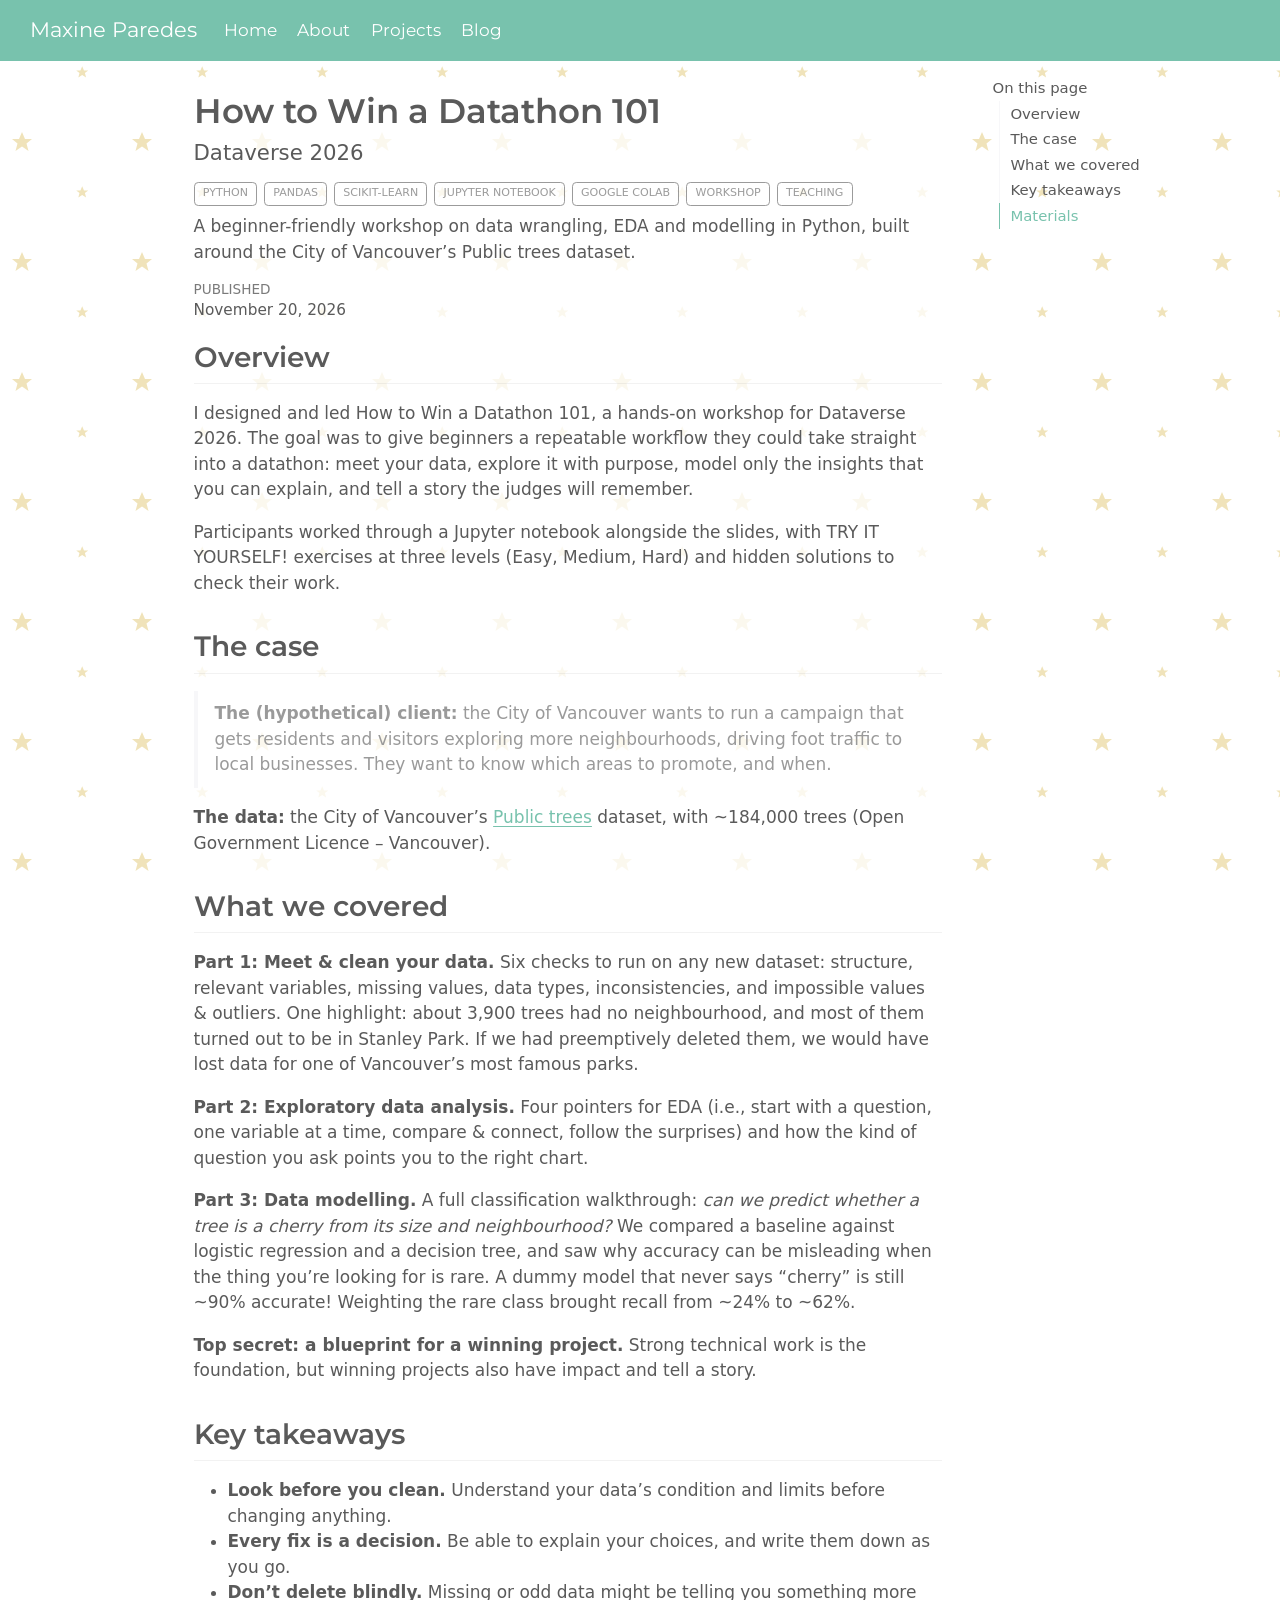
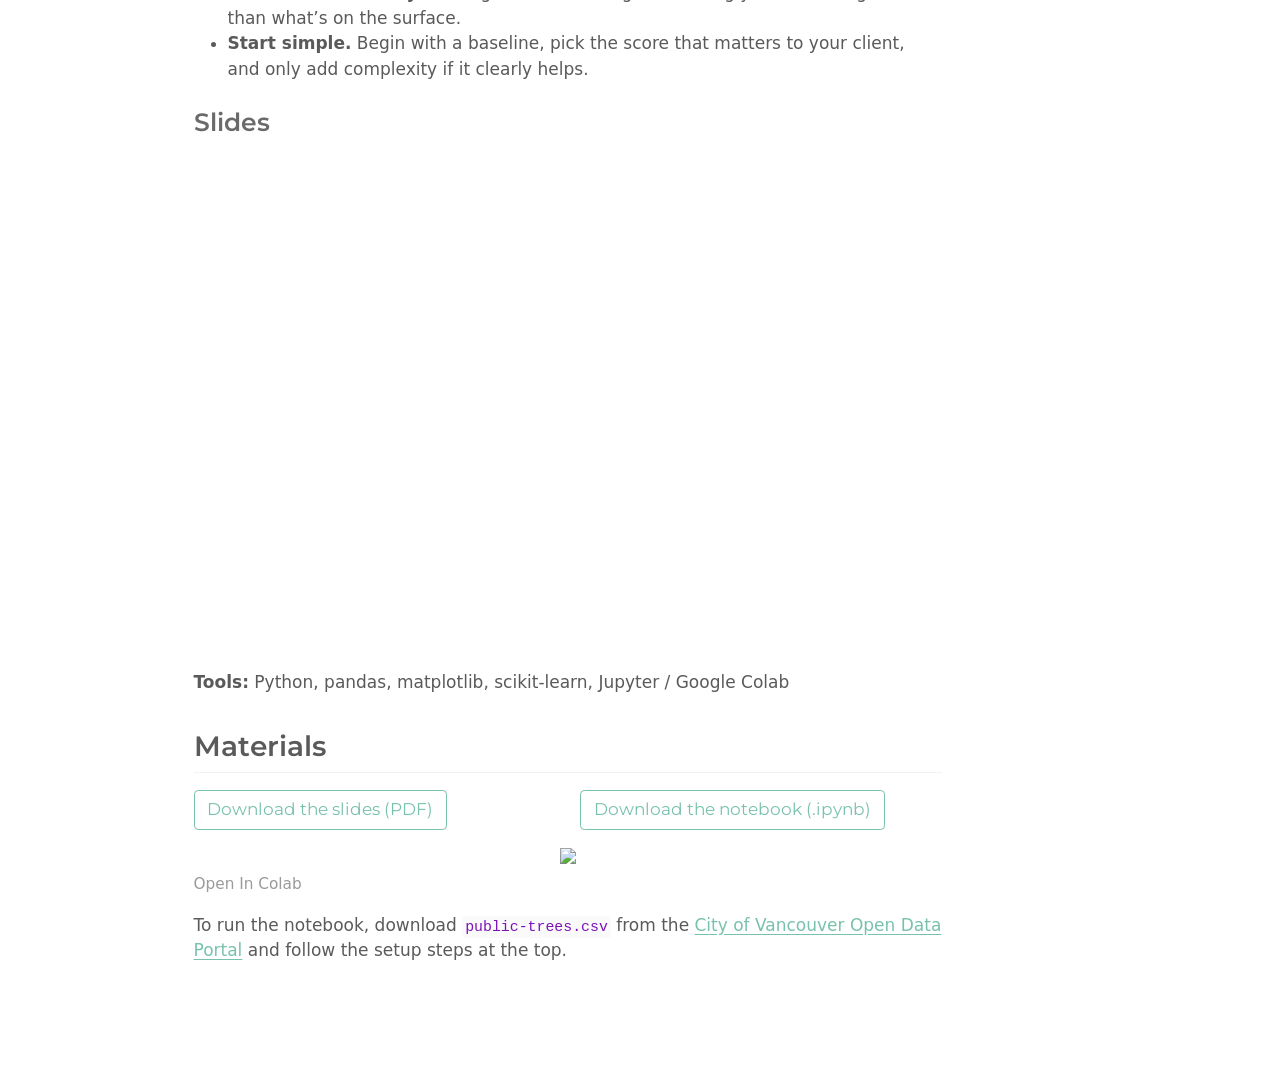
==== commit 747a7fd0: "moved materials to bottom for projects" ====
--- a/docs/personal-projects/dataverse-2026/index.html
+++ b/docs/personal-projects/dataverse-2026/index.html
@@ -115,11 +115,11 @@
   <li><a href="#overview" id="toc-overview" class="nav-link active" data-scroll-target="#overview">Overview</a></li>
   <li><a href="#the-case" id="toc-the-case" class="nav-link" data-scroll-target="#the-case">The case</a></li>
   <li><a href="#what-we-covered" id="toc-what-we-covered" class="nav-link" data-scroll-target="#what-we-covered">What we covered</a></li>
-  <li><a href="#key-takeaways" id="toc-key-takeaways" class="nav-link" data-scroll-target="#key-takeaways">Key takeaways</a></li>
-  <li><a href="#materials" id="toc-materials" class="nav-link" data-scroll-target="#materials">Materials</a>
+  <li><a href="#key-takeaways" id="toc-key-takeaways" class="nav-link" data-scroll-target="#key-takeaways">Key takeaways</a>
   <ul class="collapse">
   <li><a href="#slides" id="toc-slides" class="nav-link" data-scroll-target="#slides">Slides</a></li>
   </ul></li>
+  <li><a href="#materials" id="toc-materials" class="nav-link" data-scroll-target="#materials">Materials</a></li>
   </ul>
 </nav>
     </div>
@@ -166,7 +166,6 @@
 </header>
 
 
-<p><img src="dataverse-workshop.png" class="img-fluid" style="width:50.0%"></p>
 <section id="overview" class="level2">
 <h2 class="anchored" data-anchor-id="overview">Overview</h2>
 <p>I designed and led How to Win a Datathon 101, a hands-on workshop for Dataverse 2026. The goal was to give beginners a repeatable workflow they could take straight into a datathon: meet your data, explore it with purpose, model only the insights that you can explain, and tell a story the judges will remember.</p>
@@ -194,6 +193,12 @@
 <li><strong>Don’t delete blindly.</strong> Missing or odd data might be telling you something more than what’s on the surface.</li>
 <li><strong>Start simple.</strong> Begin with a baseline, pick the score that matters to your client, and only add complexity if it clearly helps.</li>
 </ul>
+<section id="slides" class="level3">
+<h3 class="anchored" data-anchor-id="slides">Slides</h3>
+<iframe src="slides.pdf" width="100%" height="500" style="border: none;" title="How to Win a Datathon 101 slides">
+</iframe>
+<p><strong>Tools:</strong> Python, pandas, matplotlib, scikit-learn, Jupyter / Google Colab</p>
+</section>
 </section>
 <section id="materials" class="level2">
 <h2 class="anchored" data-anchor-id="materials">Materials</h2>
@@ -212,14 +217,8 @@
 </figure>
 </div>
 <p>To run the notebook, download <code>public-trees.csv</code> from the <a href="https://opendata.vancouver.ca/explore/assets/public-trees/export/">City of Vancouver Open Data Portal</a> and follow the setup steps at the top.</p>
-<section id="slides" class="level3">
-<h3 class="anchored" data-anchor-id="slides">Slides</h3>
-<iframe src="slides.pdf" width="100%" height="500" style="border: none;" title="How to Win a Datathon 101 slides">
-</iframe>
-<p><strong>Tools:</strong> Python, pandas, matplotlib, scikit-learn, Jupyter / Google Colab</p>
-
-
-</section>
+
+
 </section>
 
 </main> <!-- /main -->
